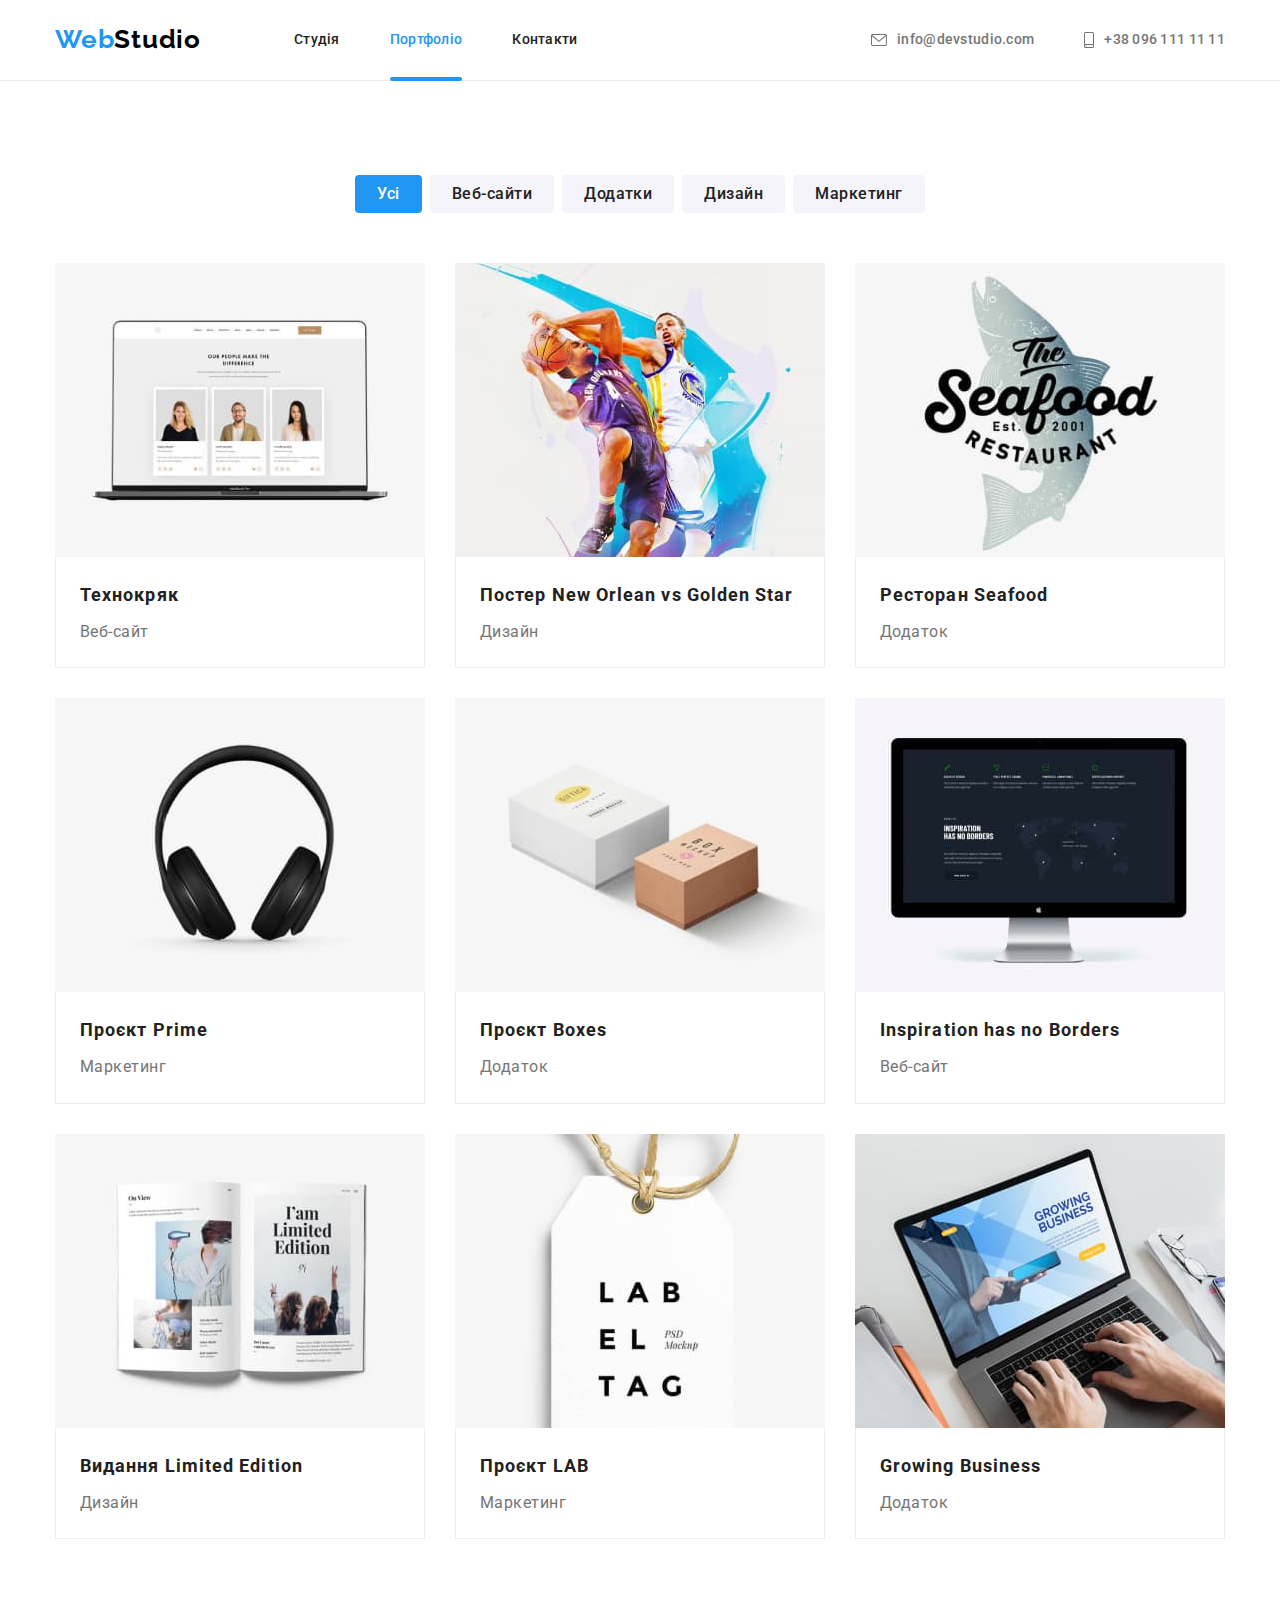
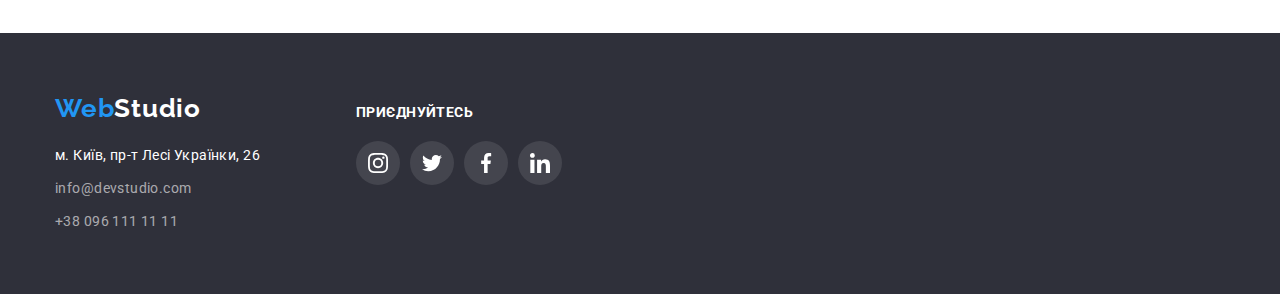
==== portfolio.html @ 597561e3 "Розмітка форми модального вікна" ====
<!DOCTYPE html>
<html lang="uk">
  <head>
    <meta charset="UTF-8" />
    <meta http-equiv="X-UA-Compatible" content="IE=edge" />
    <meta name="viewport" content="width=device-width, initial-scale=1.0" />
    <title>Document</title>
    <link
      href="https://fonts.googleapis.com/css2?family=Raleway:wght@700&family=Roboto:wght@400;500;700;900&display=swap"
      rel="stylesheet"
    />
    <link
      rel="stylesheet"
      href="https://cdnjs.cloudflare.com/ajax/libs/modern-normalize/1.1.0/modern-normalize.min.css"
    />
    <link rel="stylesheet" href="./css/styles.css" />
  </head>

  <body>
    <header class="heder">
      <div class="container heder-container">
        <nav class="heder-nav">
          <a href="./index.html" class="logo">
            Web<span class="logo-title-black">Studio</span>
          </a>
          <ul class="site-nav list">
            <li class="item">
              <a href="./index.html" class="linc">Студія</a>
            </li>
            <li class="item">
              <a href="./portfolio.html" class="linc current">Портфоліо</a>
            </li>
            <li class="item">
              <a href="#" class="linc">Контакти</a>
            </li>
          </ul>
        </nav>
        <ul class="contact-nav list">
          <li class="item">
            <a href="mailto:info@devstudio.com " class="contact"
              ><div class="contact-icon">
                <svg width="16" height="12">
                  <use href="./images/icons.svg#icon-envelope"></use>
                </svg>
              </div>
              info@devstudio.com</a
            >
          </li>
          <li class="item">
            <a href="tel:+380961111111" class="contact">
              <div class="contact-icon">
                <svg width="10" height="16">
                  <use href="./images/icons.svg#icon-smartphone"></use>
                </svg>
              </div>
              +38 096 111 11 11</a
            >
          </li>
        </ul>
      </div>
    </header>
    <main>
      <!--Наші роботи-->
      <section class="section">
        <div class="container">
          <h1 class="visually-hidden">Наші роботи</h1>
          <ul class="portfolio-filter list">
            <li class="item">
              <button class="filter-button current" type="button">Усі</button>
            </li>
            <li class="item">
              <button class="filter-button" type="button">Веб-сайти</button>
            </li>
            <li class="item">
              <button class="filter-button" type="button">Додатки</button>
            </li>
            <li class="item">
              <button class="filter-button" type="button">Дизайн</button>
            </li>
            <li class="item">
              <button class="filter-button" type="button">Маркетинг</button>
            </li>
          </ul>

          <ul class="portfolio list">
            <li class="item">
              <a href="#" class="project"
                ><div class="portfolio-overlay">
                  <img
                    src="./images/portfolio-1.jpg"
                    alt="Ноутбук з відкритим
              сайтом"
                    width="370"
                  />

                  <p class="overlay-text">
                    Ресурс пропонує комплексні пропозиції з різним рівнем
                    функціоналу та сервісів. Все це дозволить відвідувачу
                    отримати вичерпні відомості про компанію чи приватну особу.
                  </p>
                </div>

                <div class="portfolio-info">
                  <h2 class="portfolio-title">Технокряк</h2>
                  <p class="portfolio-text">Веб-сайт</p>
                </div>
              </a>
            </li>
            <li class="item">
              <a href="#" class="project">
                <div class="portfolio-overlay">
                  <img
                    src="./images/portfolio-2.jpg"
                    alt="Гра в баскетбол"
                    width="370"
                  />

                  <p class="overlay-text">
                    Ресурс пропонує комплексні пропозиції з різним рівнем
                    функціоналу та сервісів. Все це дозволить відвідувачу
                    отримати вичерпні відомості про компанію чи приватну особу.
                  </p>
                </div>

                <div class="portfolio-info">
                  <h2 class="portfolio-title">
                    Постер New Orlean vs Golden Star
                  </h2>
                  <p class="portfolio-text">Дизайн</p>
                </div>
              </a>
            </li>

            <li class="item">
              <a href="#" class="project"
                ><div class="portfolio-overlay">
                  <img
                    src="./images/portfolio-3.jpg"
                    alt="Емблема ресторану"
                    width="370"
                  />

                  <p class="overlay-text">
                    Ресурс пропонує комплексні пропозиції з різним рівнем
                    функціоналу та сервісів. Все це дозволить відвідувачу
                    отримати вичерпні відомості про компанію чи приватну особу.
                  </p>
                </div>

                <div class="portfolio-info">
                  <h2 class="portfolio-title">Ресторан Seafood</h2>
                  <p class="portfolio-text">Додаток</p>
                </div>
              </a>
            </li>

            <li class="item">
              <a href="#" class="project"
                ><div class="portfolio-overlay">
                  <img
                    src="./images/portfolio-4.jpg"
                    alt="Навушники"
                    width="370"
                  />

                  <p class="overlay-text">
                    Ресурс пропонує комплексні пропозиції з різним рівнем
                    функціоналу та сервісів. Все це дозволить відвідувачу
                    отримати вичерпні відомості про компанію чи приватну особу.
                  </p>
                </div>
                <div class="portfolio-info">
                  <h2 class="portfolio-title">Проєкт Prime</h2>
                  <p class="portfolio-text">Маркетинг</p>
                </div>
              </a>
            </li>
            <li class="item">
              <a href="#" class="project"
                ><div class="portfolio-overlay">
                  <img
                    src="./images/portfolio-5.jpg"
                    alt="Дві коробки"
                    width="370"
                  />

                  <p class="overlay-text">
                    Ресурс пропонує комплексні пропозиції з різним рівнем
                    функціоналу та сервісів. Все це дозволить відвідувачу
                    отримати вичерпні відомості про компанію чи приватну особу.
                  </p>
                </div>
                <div class="portfolio-info">
                  <h2 class="portfolio-title">Проєкт Boxes</h2>
                  <p class="portfolio-text">Додаток</p>
                </div>
              </a>
            </li>
            <li class="item">
              <a href="#" class="project"
                ><div class="portfolio-overlay">
                  <img
                    src="./images/portfolio-6.jpg"
                    alt="Монітор з відкритим
              сайтом"
                    width="370"
                  />

                  <p class="overlay-text">
                    Ресурс пропонує комплексні пропозиції з різним рівнем
                    функціоналу та сервісів. Все це дозволить відвідувачу
                    отримати вичерпні відомості про компанію чи приватну особу.
                  </p>
                </div>
                <div class="portfolio-info">
                  <h2 class="portfolio-title">Inspiration has no Borders</h2>
                  <p class="portfolio-text">Веб-сайт</p>
                </div>
              </a>
            </li>
            <li class="item">
              <a href="#" class="project"
                ><div class="portfolio-overlay">
                  <img
                    src="./images/portfolio-7.jpg"
                    alt="Відкрита книга"
                    width="370"
                  />

                  <p class="overlay-text">
                    Ресурс пропонує комплексні пропозиції з різним рівнем
                    функціоналу та сервісів. Все це дозволить відвідувачу
                    отримати вичерпні відомості про компанію чи приватну особу.
                  </p>
                </div>
                <div class="portfolio-info">
                  <h2 class="portfolio-title">Видання Limited Edition</h2>
                  <p class="portfolio-text">Дизайн</p>
                </div>
              </a>
            </li>
            <li class="item">
              <a href="#" class="project"
                ><div class="portfolio-overlay">
                  <img
                    src="./images/portfolio-8.jpg"
                    alt="Бірка з логотипом
              проєкту"
                    width="370"
                  />

                  <p class="overlay-text">
                    Ресурс пропонує комплексні пропозиції з різним рівнем
                    функціоналу та сервісів. Все це дозволить відвідувачу
                    отримати вичерпні відомості про компанію чи приватну особу.
                  </p>
                </div>
                <div class="portfolio-info">
                  <h2 class="portfolio-title">Проєкт LAB</h2>
                  <p class="portfolio-text">Маркетинг</p>
                </div>
              </a>
            </li>
            <li class="item">
              <a href="#" class="project"
                ><div class="portfolio-overlay">
                  <img
                    src="./images/portfolio-9.jpg"
                    alt="Людина працює на
              ноутбуці"
                    width="370"
                  />

                  <p class="overlay-text">
                    Ресурс пропонує комплексні пропозиції з різним рівнем
                    функціоналу та сервісів. Все це дозволить відвідувачу
                    отримати вичерпні відомості про компанію чи приватну особу.
                  </p>
                </div>

                <div class="portfolio-info">
                  <h2 class="portfolio-title">Growing Business</h2>
                  <p class="portfolio-text">Додаток</p>
                </div>
              </a>
            </li>
          </ul>
        </div>
      </section>
    </main>
    <footer class="footer">
      <div class="container">
        <div class="footer-nav">
          <div class="footer-bar">
            <div class="logo-footer">
              <a href="./index.html" class="logo"
                >Web<span class="title-logo-light">Studio</span>
              </a>
            </div>
            <address class="adress-nav">
              <ul class="list footer-adress">
                <li class="item">
                  <a
                    href="https://goo.gl/maps/hLnJLnm5KdbcXGnV6"
                    target="_blank"
                    rel="noopener noreferrer nofollow"
                    class="adress map"
                    >м. Київ, пр-т Лесі Українки, 26</a
                  >
                </li>
                <li class="item">
                  <a href="mailto:info@devstudio.com " class="adress"
                    >info@devstudio.com</a
                  >
                </li>
                <li class="item">
                  <a href="tel:+380961111111" class="adress"
                    >+38 096 111 11 11</a
                  >
                </li>
              </ul>
            </address>
          </div>

          <div class="social-footer">
            <h3 class="social-title-footer">Приєднуйтесь</h3>
            <ul class="social-list-footer list">
              <li class="item">
                <a class="social-linc-footer" href="#"
                  ><svg class="social-icon" width="20" height="20">
                    <use href="./images/icons.svg#icon-instagram-2"></use>
                  </svg>
                </a>
              </li>
              <li class="item">
                <a class="social-linc-footer" href="#"
                  ><svg class="social-icon" width="20" height="20">
                    <use href="./images/icons.svg#icon-twitter-1"></use>
                  </svg>
                </a>
              </li>
              <li class="item">
                <a class="social-linc-footer" href="#"
                  ><svg class="social-icon" width="20" height="20">
                    <use href="./images/icons.svg#icon-facebook-1"></use>
                  </svg>
                </a>
              </li>
              <li class="item">
                <a class="social-linc-footer" href="#"
                  ><svg class="social-icon" width="20" height="20">
                    <use href="./images/icons.svg#icon-linkedin-1"></use>
                  </svg>
                </a>
              </li>
            </ul>
          </div>
        </div>
      </div>
    </footer>
  </body>
</html>
---- css/styles.css ----
/* Основний колір тексту #757575 */
/* Другорядний колір тексту #212121 */
/* Білий #FFFFFF*/
/* Чорний #000000/
/* Синій #2196F3 */
/* Акцент #2196F3*/
/* Колір фону героя #2F303A  */
/* Другорядний колір фону #F5F4FA  */

html {
  box-sizing: border-box;
}

*,
*::before,
*::after {
  box-sizing: inherit;
}

:root {
  --primary-text-color: #757575;
  --secondary-text-color: #212121;
  --accent: #2196f3;
  --hero-background-color: #2f303a;
  --secondary-background-color: #f5f4fa;
  --white-color: #ffffff;
  --black-color: #000000;
  --bhero-button-active: #188ce8;
  --primary-icon-color: #afb1b8;
}

body {
  color: var(--primary-text-color);
  background-color: var(--white-color);
  font-family: Roboto, sans-serif;
}

.container {
  width: 1200px;

  margin-left: auto;
  margin-right: auto;
  padding-right: 15px;
  padding-left: 15px;
}

.section {
  padding: 94px 0;
}

/* Утиліти */

h1,
h2,
h3,
h4,
h5,
h6,
p,
ul {
  margin-top: 0;
  margin-bottom: 0;
  padding: 0;
}

.list {
  list-style: none;
}

img {
  display: block;
  max-width: 100%;
  height: auto;
  object-fit: cover;
}

/* Хедер */

.heder {
  border-bottom: 1px solid #ececec;
}

.heder-container {
  display: flex;
  align-items: center;
  justify-content: space-between;
}

.heder-nav {
  display: flex;
  align-items: center;
}

.logo,
.logo-footer {
  color: var(--accent);
  font-family: Raleway, sans-serif;
  font-weight: 700;
  font-size: 26px;
  line-height: 1.2;
  letter-spacing: 0.03em;
  text-decoration: none;
}

.logo-title-black {
  color: var(--black-color);
}

.site-nav {
  display: flex;
  margin-left: 93px;
}

.site-nav .item:not(:last-child) {
  margin-right: 50px;
}

.site-nav .linc {
  display: block;
  padding-bottom: 32px;
  padding-top: 32px;

  color: var(--secondary-text-color);
  font-weight: 500;
  font-size: 14px;
  line-height: 1.14;
  letter-spacing: 0.02em;
  text-decoration: none;

  transition-property: color;
  transition-duration: 250ms;
  transition-timing-function: cubic-bezier(0.4, 0, 0.2, 1);
}

.site-nav .linc:hover,
.site-nav .linc:focus {
  color: var(--accent);
}

.site-nav .linc.current {
  color: var(--accent);
  position: relative;
}
.site-nav .linc.current::after {
  content: "";
  position: absolute;
  display: block;
  background-color: var(--accent);
  width: 100%;
  height: 4px;
  border-radius: 2px;
  bottom: -1px;
  right: 0px;
}

.contact-nav {
  display: flex;
}

.contact-nav .item:not(:last-child) {
  margin-right: 50px;
}

.contact-nav .contact {
  fill: currentColor;
  display: inline-flex;
  height: 100%;
  align-items: center;
  padding-bottom: 32px;
  padding-top: 32px;
  color: var(--primary-text-color);
  font-weight: 500;
  font-size: 14px;
  line-height: 1.14;
  letter-spacing: 0.02em;
  text-decoration: none;

  transition-property: color;
  transition-duration: 250ms;
  transition-timing-function: cubic-bezier(0.4, 0, 0.2, 1);
}

.contact-nav .contact:hover,
.contact-nav .contact:focus {
  color: var(--accent);
}
.contact-icon {
  display: flex;

  justify-content: center;
  align-items: center;

  margin-right: 10px;
}

/* Герой */

.hero {
  color: var(--white-color);
  background-color: var(--hero-background-color);
  text-align: center;

  padding-top: 200px;
  padding-bottom: 200px;
  max-width: 1600px;
  height: 600px;
  margin-left: auto;
  margin-right: auto;
  background-image: linear-gradient(
      rgba(47, 48, 58, 0.4),
      rgba(47, 48, 58, 0.4)
    ),
    url(../images/hero-fon.jpg);
  background-size: cover;
  background-repeat: no-repeat;
  background-position: center;
}

.hero-title {
  margin-left: auto;
  margin-right: auto;
  width: 696px;

  margin-bottom: 30px;
  font-weight: 900;
  font-size: 44px;
  line-height: 1.36;
  letter-spacing: 0.06em;
  text-transform: uppercase;
}

.hero-button {
  margin-left: auto;
  margin-right: auto;
  border: 0;
  border-radius: 4px;
  padding: 10px 32px;

  color: var(--white-color);
  background-color: var(--accent);
  cursor: pointer;
  font-family: inherit;
  font-weight: 700;
  font-size: 16px;
  line-height: 1.88;
  letter-spacing: 0.06em;

  transition-property: color;
  transition-duration: 250ms;
  transition-timing-function: cubic-bezier(0.4, 0, 0.2, 1);
}

.hero-button:hover,
.hero-button:focus {
  background-color: var(--bhero-button-active);
}

/* Наші особливості */

.visually-hidden {
  position: absolute;
  white-space: nowrap;
  width: 1px;
  height: 1px;
  overflow: hidden;
  border: 0;
  padding: 0;
  clip: rect(0 0 0 0);
  clip-path: inset(50%);
  margin: -1px;
}

.element-title {
  margin-top: 30px;
  margin-bottom: 10px;
  color: var(--secondary-text-color);
  font-size: 14px;
  line-height: 1.17;
  letter-spacing: 0.03em;
  text-transform: uppercase;
}

.section .text {
  font-size: 14px;
  line-height: 1.7;
  letter-spacing: 0.03em;
}

.features {
  display: flex;
}
.features .item:not(:last-child) {
  margin-right: 30px;
}
.features .item::before {
  display: block;
  content: "";

  background-repeat: no-repeat;
  background-position: center;
  border-radius: 4px;
  background-color: var(--secondary-background-color);

  width: 270px;
  height: 120px;
}
.features .item:nth-child(1)::before {
  background-image: url(../images/antenna.svg);
}

.features .item:nth-child(2):before {
  background-image: url(../images/clock.svg);
}

.features .item:nth-child(3):before {
  background-image: url(../images/diagram.svg);
}
.features .item:nth-child(4):before {
  background-image: url(../images/astronaut.svg);
}
/* Чим ми займаємося */

.section-title {
  text-align: center;
  margin-bottom: 50px;
  color: var(--secondary-text-color);

  font-weight: 700;
  font-size: 36px;
  line-height: 1.17;
  letter-spacing: 0.03em;
}
.section.todo {
  padding-top: 0;
}

.trade {
  display: flex;
}

.trade .item:not(:last-child) {
  margin-right: 30px;
}
.trade .item {
  position: relative;

  width: 370px;
}
.todo-title {
  width: 100%;
  position: absolute;
  bottom: 0;
  right: 0;

  text-align: center;
  padding-top: 27px;
  padding-bottom: 27px;
  color: var(--white-color);
  background-color: rgba(47, 48, 58, 0.8);

  font-size: 14px;
  line-height: 1.17;
  letter-spacing: 0.03em;
  text-transform: uppercase;
}

/* Наша команда */

.team {
  background-color: var(--secondary-background-color);
}
.info-tim {
  padding: 30px;
}

.fon-tim {
  width: 270px;
  background: var(--white-color);
  border-bottom-right-radius: 4px;
  border-bottom-left-radius: 4px;
  box-shadow: 0px 1px 3px rgba(0, 0, 0, 0.12), 0px 1px 1px rgba(0, 0, 0, 0.14),
    0px 2px 1px rgba(0, 0, 0, 0.2);
}

.title-tim {
  text-align: center;
  margin-bottom: 10px;
  color: var(--secondary-text-color);
  font-weight: 500;
  font-size: 16px;
  line-height: 1.19;
  letter-spacing: 0.03em;
}

.text-tim {
  margin-bottom: 16px;
  text-align: center;

  font-size: 16px;
  line-height: 1.19;
  letter-spacing: 0.03em;
}
.social-list {
  display: flex;
  justify-content: center;
  align-items: center;
}

.social-linc {
  display: flex;
  align-items: center;
  justify-content: center;
  border-radius: 50%;
  fill: currentColor;

  width: 44px;
  height: 44px;
  background-color: var(--white-color);
  color: var(--primary-icon-color);

  transition-property: color, background-color;
  transition-duration: 250ms;
  transition-timing-function: cubic-bezier(0.4, 0, 0.2, 1);
}

.social-linc:hover,
.social-linc:focus {
  background-color: var(--accent);
  color: var(--white-color);
}

.social-list .item:not(:last-child) {
  margin-right: 10px;
}

.members {
  display: flex;
  align-items: center;
  justify-content: center;
}
.members .fon-tim:not(:last-child) {
  margin-right: 30px;
}

.social-list.item:not(:last-child) {
  margin-right: 30px;
}

/* Постійні клієнти */

.client-list {
  display: flex;
  align-items: center;
  justify-content: center;
}
.client-list .item:not(:last-child) {
  margin-right: 30px;
}

.client-linc {
  display: flex;
  align-items: center;
  justify-content: center;
  border: 1px solid var(--primary-icon-color);
  border-radius: 4px;
  fill: currentColor;

  color: var(--primary-icon-color);
  width: 170px;
  height: 92px;
  background-color: var(--white-color);

  transition-property: color, background-color, border-color;
  transition-duration: 250ms;
  transition-timing-function: cubic-bezier(0.4, 0, 0.2, 1);
}

.client-linc:hover,
.client-linc:focus {
  background-color: var(--white-color);
  color: var(--accent);
  border-color: var(--accent);
}
/* Нащі роботи */

.portfolio-filter {
  display: flex;
  justify-content: center;
  margin-bottom: 50px;
}

.portfolio-filter .item:not(:last-child) {
  margin-right: 8px;
}

.filter-button {
  border: 0;
  border-radius: 4px;
  padding: 6px 22px;
  cursor: pointer;
  color: var(--secondary-text-color);
  background-color: var(--secondary-background-color);
  font-family: inherit;
  font-weight: 500;
  font-size: 16px;
  line-height: 1.63;
  letter-spacing: 0.03em;

  transition-property: color, background-color, box-shadow;
  transition-duration: 250ms;
  transition-timing-function: cubic-bezier(0.4, 0, 0.2, 1);
}

.filter-button:hover,
.filter-button:focus {
  color: var(--white-color);
  background-color: var(--accent);
  box-shadow: 0px 3px 1px rgba(0, 0, 0, 0.1), 0px 1px 2px rgba(0, 0, 0, 0.08),
    0px 2px 2px rgba(0, 0, 0, 0.12);
}

.filter-button.current {
  color: var(--white-color);
  background-color: var(--accent);
}

.portfolio {
  display: flex;
  flex-wrap: wrap;
}

.portfolio .item {
  width: 370px;
  margin-right: 30px;
  margin-bottom: 30px;
  cursor: pointer;
}
.project {
  display: block;
  text-decoration: none;
  color: inherit;

  transition-property: box-shadow;
  transition-duration: 250ms;
  transition-timing-function: cubic-bezier(0.4, 0, 0.2, 1);
}

.portfolio .project:hover,
.portfolio .project:focus {
  box-shadow: 0px 1px 1px rgba(0, 0, 0, 0.12), 0px 4px 4px rgba(0, 0, 0, 0.06),
    1px 4px 6px rgba(0, 0, 0, 0.16);
}

.portfolio .item:nth-child(3n) {
  margin-right: 0;
}

.portfolio .item:nth-last-child(-n + 3) {
  margin-bottom: 0;
}

.portfolio-title {
  margin-bottom: 4px;
  color: var(--secondary-text-color);
  font-size: 18px;
  line-height: 2;
  letter-spacing: 0.06em;
}
.portfolio-overlay {
  position: relative;
  overflow: hidden;
}

.overlay-text {
  position: absolute;
  top: 0;
  left: 0;

  pointer-events: none;

  width: 100%;
  height: 100%;

  padding: 63px 24px;
  color: var(--white-color);
  background-color: rgba(33, 150, 243, 0.9);

  font-size: 18px;
  line-height: 1.55;
  letter-spacing: 0.03em;

  transform: translateY(100%);
  transition: transform 250ms cubic-bezier(0.4, 0, 0.2, 1);
}

.project:hover .overlay-text,
.project:focus .overlay-text {
  transform: translateY(0);
}

.portfolio-text {
  font-size: 16px;
  line-height: 1.9;
  letter-spacing: 0.03em;
}

.portfolio-info {
  border-right: 1px solid #eeeeee;
  border-left: 1px solid #eeeeee;
  border-bottom: 1px solid #eeeeee;
  padding: 20px 24px;
}

/* Футер */

.footer {
  padding-top: 60px;
  padding-bottom: 60px;
  background-color: var(--hero-background-color);
}

.footer-nav {
  display: flex;
  align-items: baseline;
}

.footer-bar {
  margin-right: 70px;
}
.title-logo-light {
  color: var(--white-color);
}

.adress-nav {
  font-style: normal;
  font-weight: 400;
  font-size: 14px;
  line-height: 1.71;
  letter-spacing: 0.03em;
}

.adress-nav .adress {
  color: rgba(255, 255, 255, 0.6);
  text-decoration: none;

  transition-property: color;
  transition-duration: 250ms;
  transition-timing-function: cubic-bezier(0.4, 0, 0.2, 1);
}

.adress-nav .adress:hover,
.adress-nav .adress:focus {
  color: var(--accent);
}

.adress-nav .map {
  color: var(--white-color);
  text-decoration: none;
}

.logo-footer {
  width: 145px;
  margin-bottom: 20px;
  margin-right: 0;
}
.footer-adress .item:not(:last-child) {
  margin-bottom: 9px;
}

.footer-adress .item {
  width: 231px;
}

.social-list-footer {
  display: flex;
  justify-content: center;
  align-items: center;
}
.social-title-footer {
  margin-bottom: 20px;
  color: var(--white-color);
  font-size: 14px;
  line-height: 1.17;
  letter-spacing: 0.03em;
  text-transform: uppercase;
}

.social-img {
  align-items: center;
  justify-content: center;
}
.social-linc-footer {
  display: flex;
  align-items: center;
  justify-content: center;
  border-radius: 50%;
  fill: currentColor;

  width: 44px;
  height: 44px;
  color: var(--white-color);
  background-color: rgba(255, 255, 255, 0.1);

  transition-property: background-color;
  transition-duration: 250ms;
  transition-timing-function: cubic-bezier(0.4, 0, 0.2, 1);
}
.social-linc-footer:hover,
.social-linc-footer:focus {
  background-color: var(--accent);
}

.social-list-footer .item:not(:last-child) {
  margin-right: 10px;
}

/* Модальне вікно*/

.backdrop {
  position: fixed;
  top: 0;
  left: 0;

  width: 100%;
  height: 100%;

  z-index: 1;
  opacity: 1;
  transition: opacity 250ms cubic-bezier(0.4, 0, 0.2, 1);
}

.backdrop.is-hidden {
  opacity: 0;

  pointer-events: none;
}

.modal {
  /* padding: 93px 40px; */
  position: absolute;
  top: 50%;
  left: 50%;
  transform: translate(-50%, -50%);

  width: 528px;
  height: 581px;
  background-color: var(--white-color);
  box-shadow: 0px 1px 3px rgba(0, 0, 0, 0.12), 0px 1px 1px rgba(0, 0, 0, 0.14),
    0px 2px 1px rgba(0, 0, 0, 0.2);
  border-radius: 4px;
}

.close-button {
  position: absolute;
  right: 8px;
  top: 8px;
  display: flex;
  justify-content: center;
  align-items: center;

  cursor: pointer;
  width: 30px;
  height: 30px;

  border: 1px solid rgba(0, 0, 0, 0.1);
  border-radius: 50%;
  color: var(--black-color);
  background-color: var(--white-color);
}

.close-button-icon {
  fill: currentColor;
}

.form {
  width: 100%;
  padding: 40px;
  /* margin-left: auto;
  margin-right: auto; */
}

.form-field {
  display: flex;
  flex-direction: column;

  margin-bottom: 10px;
}

.form-label {
  font-size: 12px;
  line-height: 1.17;
  letter-spacing: 0.01em;
  color: var(--primary-text-color);
  margin-bottom: 4px;
}

.form-input {
  width: 448px;
  height: 40px;
  border: 1px solid rgba(33, 33, 33, 0.2);
  border-radius: 4px;
  padding-top: 12px;
  padding-bottom: 12px;
}

.form-title {
  display: inline-block;
  width: 100%;

  font-size: 20px;
  line-height: 1.15;
  text-align: center;
  letter-spacing: 0.03em;
  color: var(--secondary-text-color);
  margin-bottom: 12px;
}

.form-textarea {
  width: 448px;
  height: 120px;
  padding: 12px 16px;

  font-size: 12px;
  line-height: 1.17;
  letter-spacing: 0.01em;
  color: rgba(117, 117, 117, 0.5);

  border: 1px solid rgba(33, 33, 33, 0.2);
  border-radius: 4px;
  resize: none;
}

.form-button {
  align-items: center;
  /* margin: 0 auto; */
  border: 0;
  border-radius: 4px;
  padding: 10px 52px;

  color: var(--white-color);
  background-color: var(--accent);
  cursor: pointer;
  font-family: inherit;

  font-size: 16px;
  line-height: 1.88;
  letter-spacing: 0.06em;

  transition-property: color;
  transition-duration: 250ms;
  transition-timing-function: cubic-bezier(0.4, 0, 0.2, 1);
}

.form-button:hover,
.form-button:focus {
  background-color: var(--bhero-button-active);
}

.checkbox-label {
  font-size: 14px;
  line-height: 1.71;
  letter-spacing: 0.03em;
  color: var(--primary-text-color);
}

.checkbox-linc {
  color: var(--accent);
}
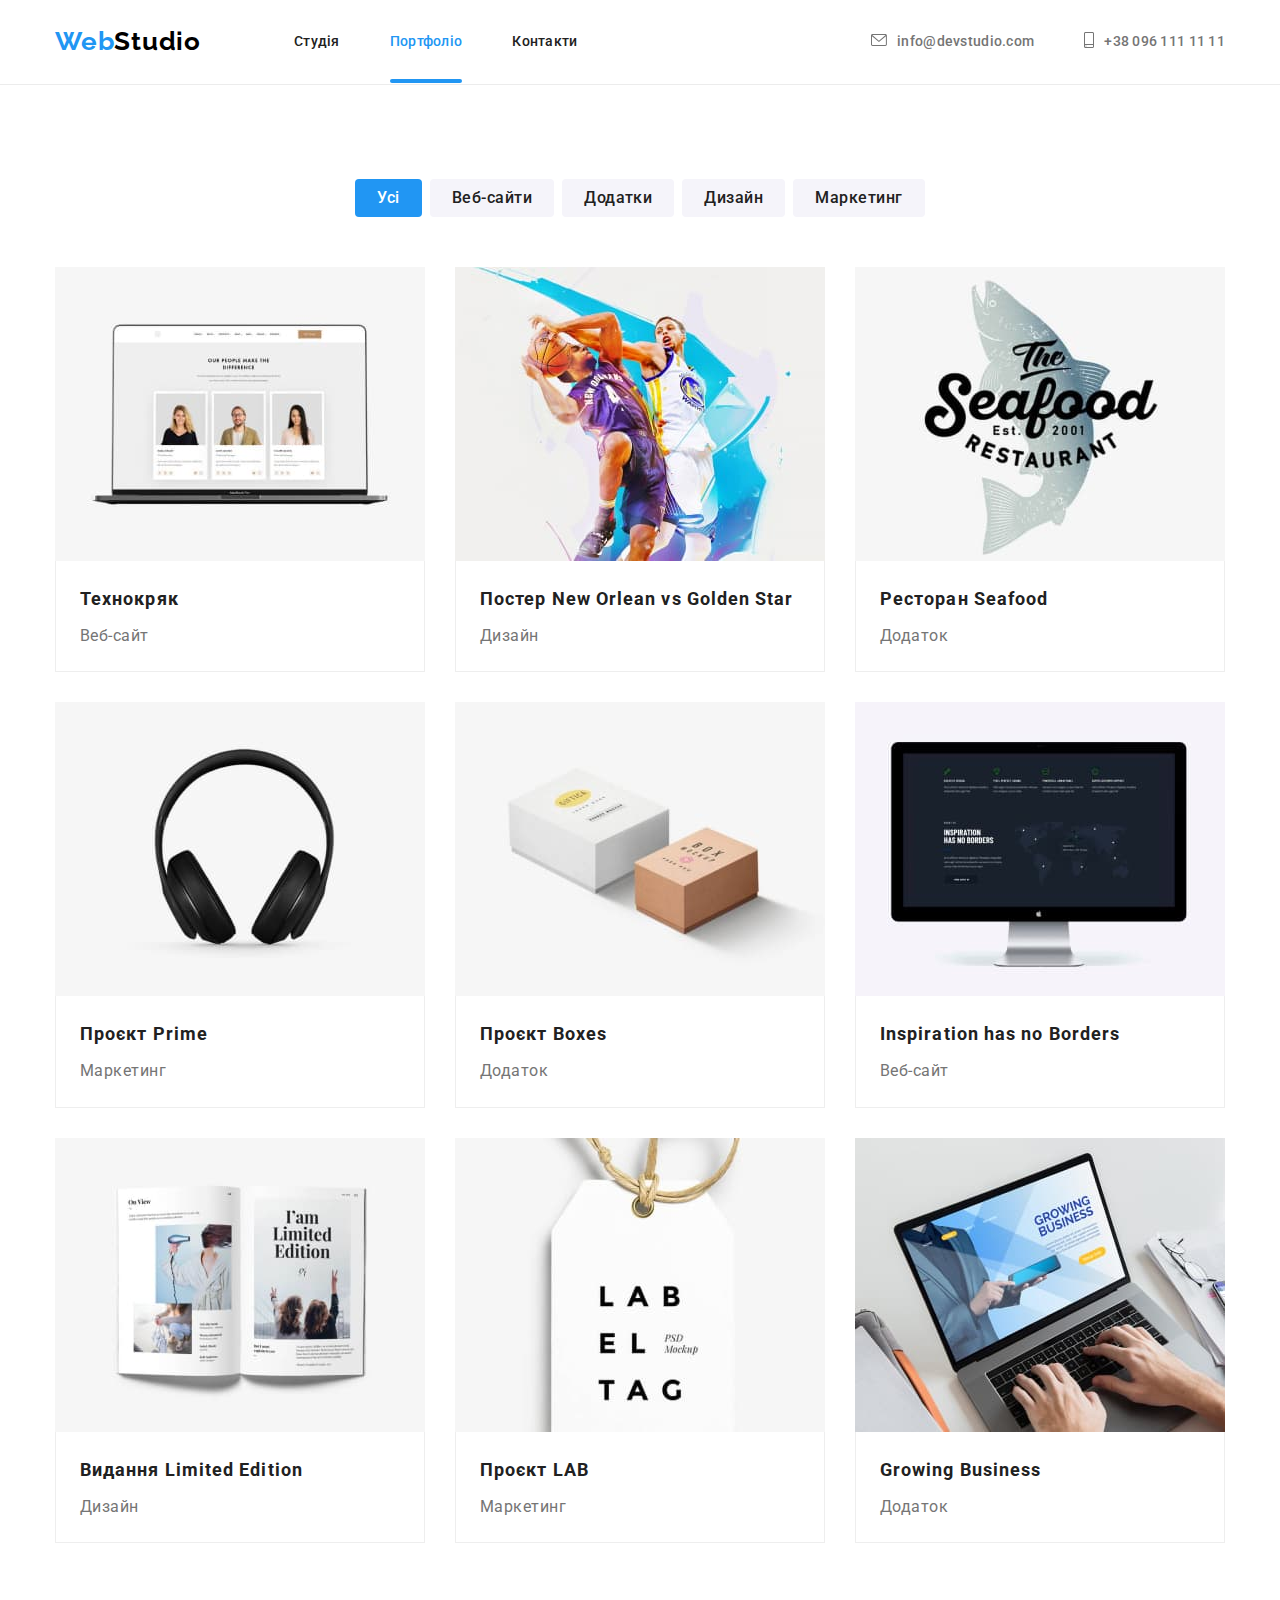
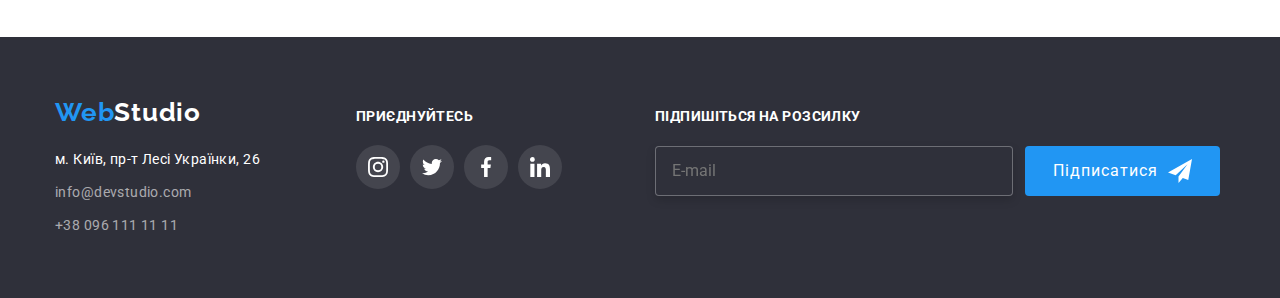
==== commit d4b564de: "додає переходи" ====
--- a/portfolio.html
+++ b/portfolio.html
@@ -355,6 +355,27 @@
               </li>
             </ul>
           </div>
+
+          <form class="form-footer">
+            <b class="form-footer-title">Підпишіться на розсилку</b>
+
+            <div class="form-footer-field">
+              <input
+                class="form-footer-input"
+                type="email"
+                name="email"
+                id="email-footer"
+                placeholder="E-mail"
+              />
+
+              <button class="form-footer-button" type="submit">
+                Підписатися
+              </button>
+              <svg class="form-footer-icon" width="24" height="24">
+                <use href="./images/icons.svg#icon-send"></use>
+              </svg>
+            </div>
+          </form>
         </div>
       </div>
     </footer>
--- a/css/styles.css
+++ b/css/styles.css
@@ -184,15 +184,10 @@
 .contact-nav .contact:focus {
   color: var(--accent);
 }
+
 .contact-icon {
-  display: flex;
-
-  justify-content: center;
-  align-items: center;
-
   margin-right: 10px;
 }
-
 /* Герой */
 
 .hero {
@@ -676,7 +671,8 @@
   justify-content: center;
   align-items: center;
 }
-.social-title-footer {
+.social-title-footer,
+.form-footer-title {
   margin-bottom: 20px;
   color: var(--white-color);
   font-size: 14px;
@@ -712,6 +708,65 @@
 
 .social-list-footer .item:not(:last-child) {
   margin-right: 10px;
+}
+
+.form-footer {
+  margin-left: 93px;
+}
+
+.form-footer-field {
+  position: relative;
+  display: flex;
+  justify-content: center;
+  align-items: center;
+
+  margin-top: 20px;
+}
+
+.form-footer-input {
+  margin-right: 12px;
+  padding: 15px 16px;
+  color: var(--white-color);
+
+  background-color: var(--hero-background-color);
+  border: 1px solid rgba(255, 255, 255, 0.3);
+  filter: drop-shadow(0px 4px 4px rgba(0, 0, 0, 0.15));
+  border-radius: 4px;
+  width: 358px;
+  height: 50px;
+}
+
+.form-footer-button {
+  display: block;
+
+  padding: 10px 62px 10px 28px;
+  border: 0;
+  border-radius: 4px;
+
+  color: var(--white-color);
+  background-color: var(--accent);
+  cursor: pointer;
+  font-family: inherit;
+
+  font-size: 16px;
+  line-height: 1.88;
+  letter-spacing: 0.06em;
+
+  transition-property: color;
+  transition-duration: 250ms;
+  transition-timing-function: cubic-bezier(0.4, 0, 0.2, 1);
+}
+
+.form-footer-button:hover,
+.form-footer-button:focus {
+  background-color: var(--bhero-button-active);
+}
+.form-footer-icon {
+  position: absolute;
+  top: 13px;
+  right: 28px;
+  color: var(--white-color);
+  fill: currentColor;
 }
 
 /* Модальне вікно*/
@@ -723,7 +778,7 @@
 
   width: 100%;
   height: 100%;
-
+  background-color: rgba(0, 0, 0, 0.2);
   z-index: 1;
   opacity: 1;
   transition: opacity 250ms cubic-bezier(0.4, 0, 0.2, 1);
@@ -731,12 +786,11 @@
 
 .backdrop.is-hidden {
   opacity: 0;
-
+  overflow: hidden;
   pointer-events: none;
 }
 
 .modal {
-  /* padding: 93px 40px; */
   position: absolute;
   top: 50%;
   left: 50%;
@@ -758,7 +812,6 @@
   justify-content: center;
   align-items: center;
 
-  cursor: pointer;
   width: 30px;
   height: 30px;
 
@@ -766,6 +819,12 @@
   border-radius: 50%;
   color: var(--black-color);
   background-color: var(--white-color);
+
+  transition: color 250ms cubic-bezier(0.4, 0, 0.2, 1);
+}
+.close-button:hover {
+  color: var(--accent);
+  cursor: pointer;
 }
 
 .close-button-icon {
@@ -775,15 +834,26 @@
 .form {
   width: 100%;
   padding: 40px;
-  /* margin-left: auto;
-  margin-right: auto; */
 }
 
 .form-field {
   display: flex;
   flex-direction: column;
-
+  fill: currentColor;
+}
+.form-decor {
+  position: relative;
   margin-bottom: 10px;
+
+  color: var(--secondary-text-color);
+}
+
+.form-icon {
+  position: absolute;
+  left: 12px;
+  bottom: 11px;
+  color: var(--secondary-text-color);
+  transition: fill 250ms cubic-bezier(0.4, 0, 0.2, 1);
 }
 
 .form-label {
@@ -795,12 +865,28 @@
 }
 
 .form-input {
+  outline: none;
+  padding-top: 12px;
+  padding-bottom: 12px;
+  padding-left: 42px;
+
   width: 448px;
   height: 40px;
   border: 1px solid rgba(33, 33, 33, 0.2);
   border-radius: 4px;
-  padding-top: 12px;
-  padding-bottom: 12px;
+
+  transition: border-color 250ms cubic-bezier(0.4, 0, 0.2, 1);
+}
+
+.form-field:focus-within .form-input,
+.form-field:focus-within .form-icon,
+.form-field:focus-within .form-textarea {
+  border-color: var(--accent);
+  fill: var(--accent);
+}
+
+.form-label:hover {
+  cursor: pointer;
 }
 
 .form-title {
@@ -819,6 +905,7 @@
   width: 448px;
   height: 120px;
   padding: 12px 16px;
+  margin-bottom: 20px;
 
   font-size: 12px;
   line-height: 1.17;
@@ -828,18 +915,66 @@
   border: 1px solid rgba(33, 33, 33, 0.2);
   border-radius: 4px;
   resize: none;
+  outline: none;
+  transition: border-color 250ms cubic-bezier(0.4, 0, 0.2, 1);
+}
+
+.custom-checkbox {
+  display: flex;
+  align-items: center;
+  margin-bottom: 30px;
+}
+
+.checkbox-input {
+  position: absolute;
+  appearance: none;
+}
+
+.checkbox-label {
+  display: inline-flex;
+  align-items: center;
+
+  font-size: 14px;
+  line-height: 1.71;
+  letter-spacing: 0.03em;
+  color: var(--primary-text-color);
+  cursor: pointer;
+}
+
+.checkbox-icon {
+  display: inline-block;
+  width: 16px;
+  height: 15px;
+  margin-right: 7px;
+  color: var(--white-color);
+
+  border: 2px solid var(--secondary-text-color);
+  border-radius: 2px;
+
+  transition: border-color 250ms cubic-bezier(0.4, 0, 0.2, 1);
+}
+
+.checkbox-input:checked + .checkbox-icon {
+  border: none;
+  background-color: var(--accent);
+  transition: background-color 250ms cubic-bezier(0.4, 0, 0.2, 1);
+}
+
+.checkbox-linc {
+  margin-left: 10px;
+  color: var(--accent);
 }
 
 .form-button {
-  align-items: center;
-  /* margin: 0 auto; */
+  display: block;
+  margin: 0 auto;
   border: 0;
   border-radius: 4px;
   padding: 10px 52px;
 
   color: var(--white-color);
   background-color: var(--accent);
-  cursor: pointer;
+
   font-family: inherit;
 
   font-size: 16px;
@@ -854,15 +989,6 @@
 .form-button:hover,
 .form-button:focus {
   background-color: var(--bhero-button-active);
-}
-
-.checkbox-label {
-  font-size: 14px;
-  line-height: 1.71;
-  letter-spacing: 0.03em;
-  color: var(--primary-text-color);
-}
-
-.checkbox-linc {
-  color: var(--accent);
-}
+  fill: currentColor;
+  cursor: pointer;
+}
